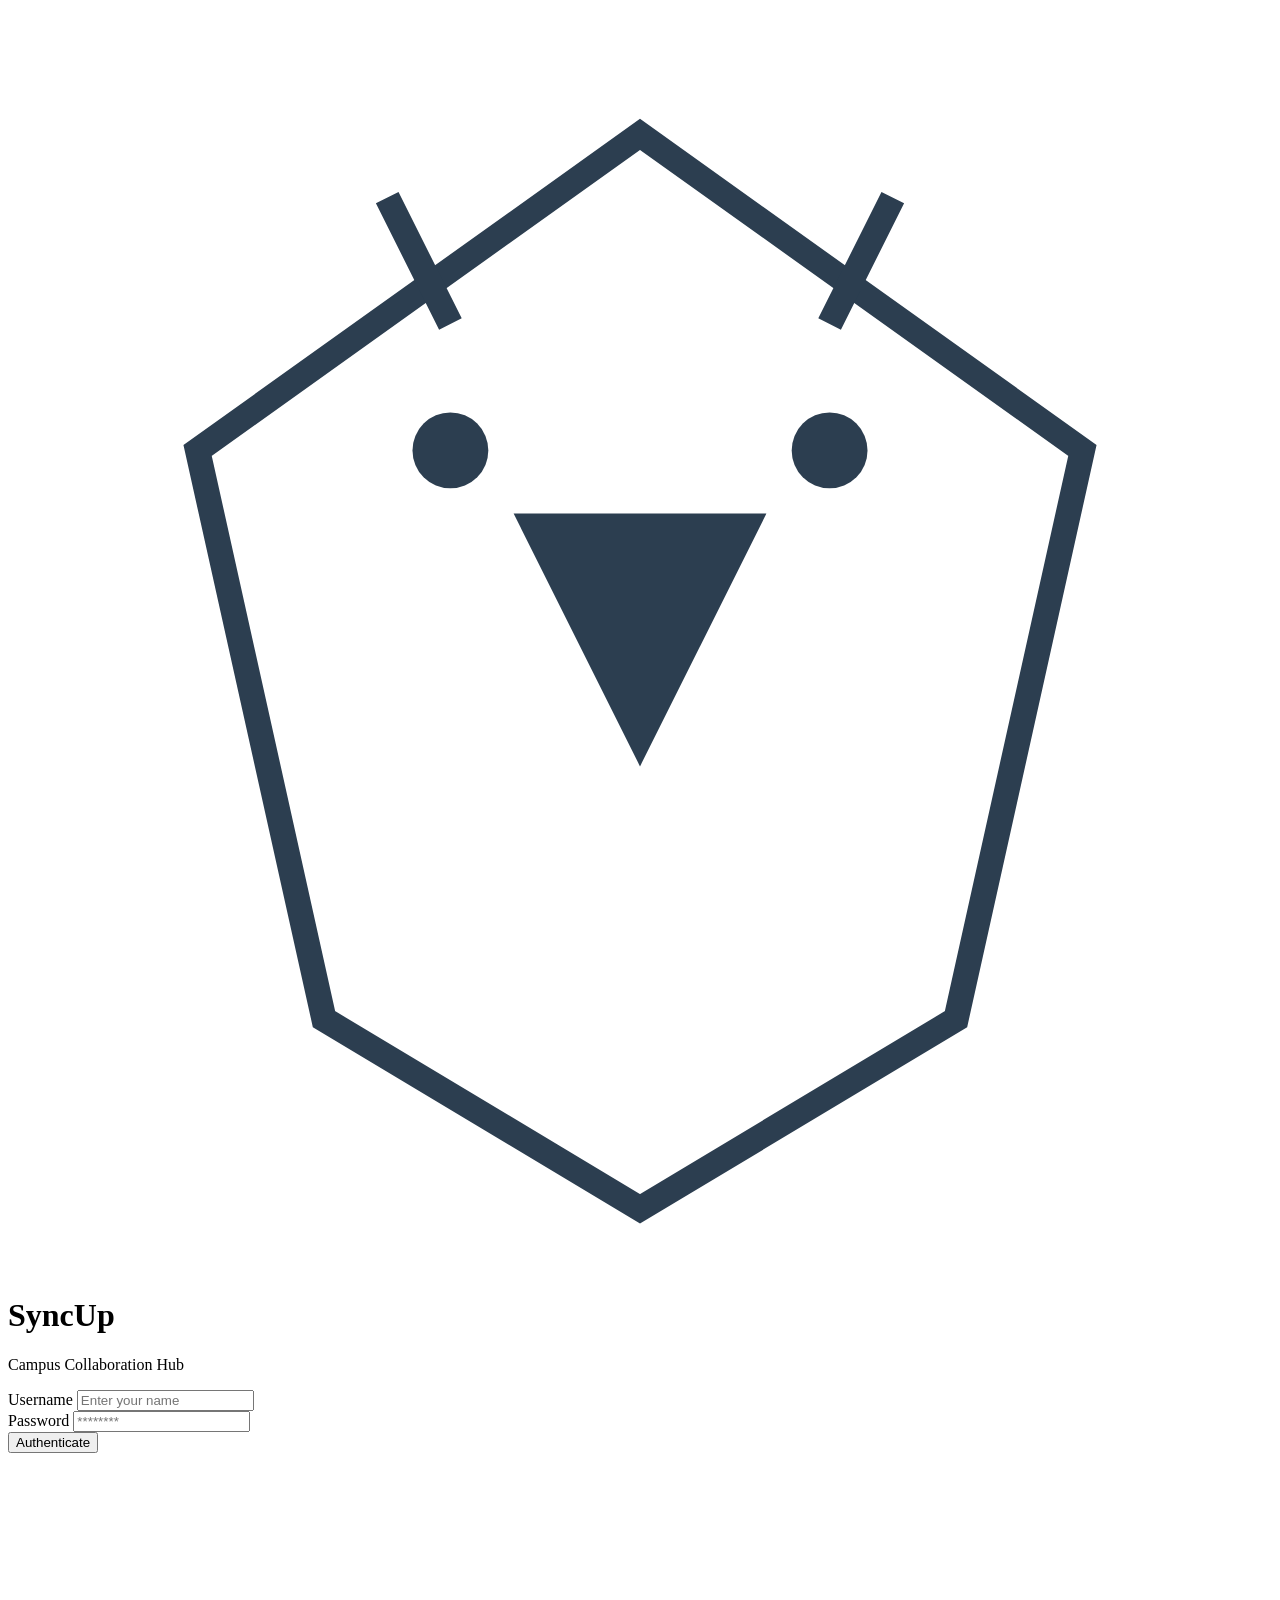
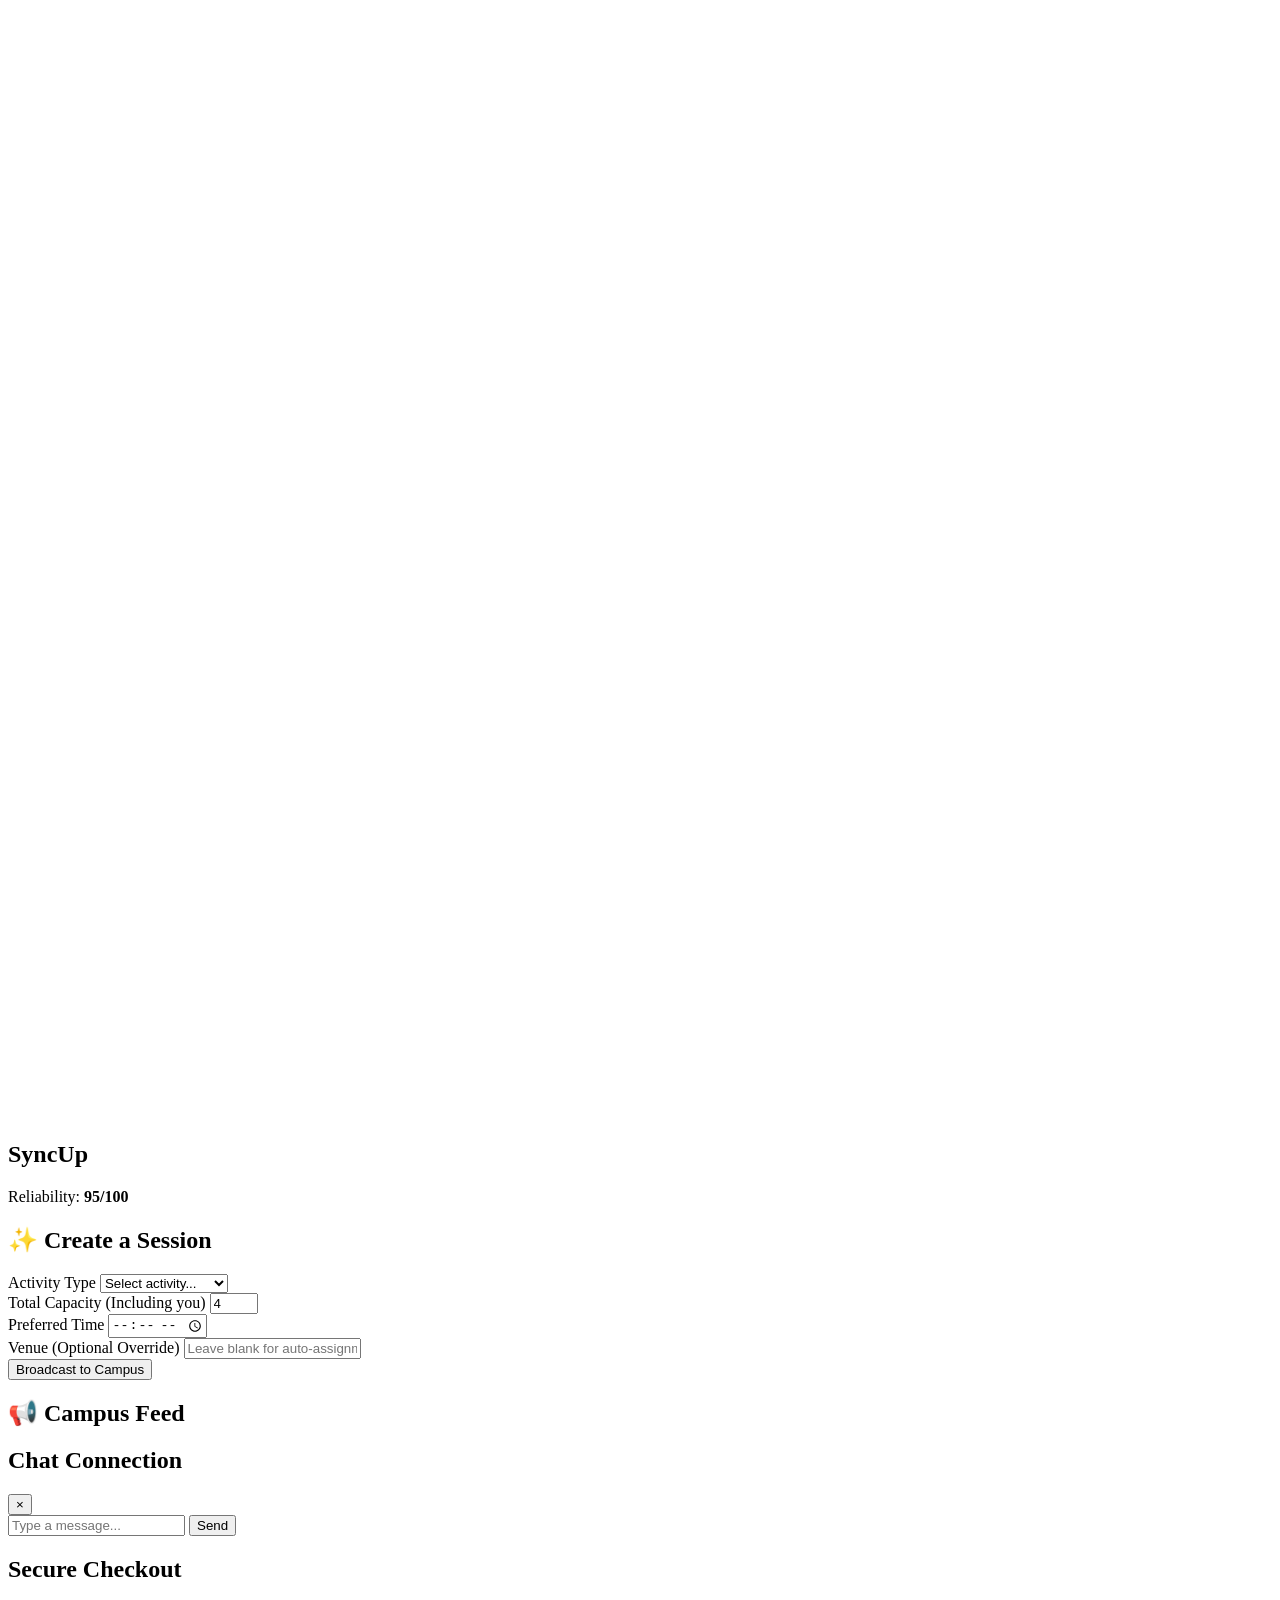
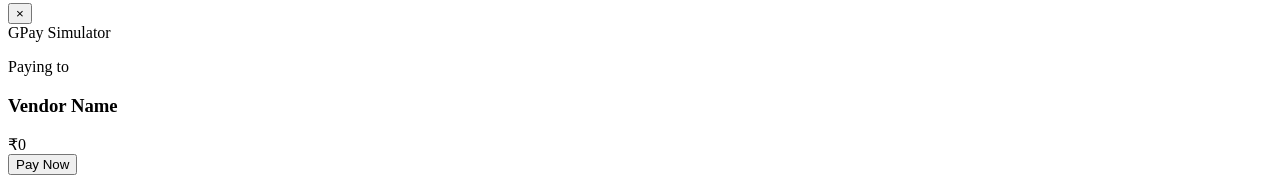
==== index.html @ 7323e3af "Create index.html" ====
<!DOCTYPE html>
<html lang="en">
<head>
    <meta charset="UTF-8">
    <meta name="viewport" content="width=device-width, initial-scale=1.0">
    <title>SyncUp - Campus Match</title>
    <link rel="stylesheet" href="style.css">
</head>
<body>
    <div id="loginScreen" class="app-screen glass-login">
        <div class="login-panel">
            <div class="lion-logo-main">
                <svg viewBox="0 0 100 100" class="logo-svg">
                    <path d="M50,10 L85,35 L75,80 L50,95 L25,80 L15,35 Z" fill="none" stroke="#2c3e50" stroke-width="2"/>
                    <path d="M40,40 L60,40 L50,60 Z" fill="#2c3e50"/>
                    <circle cx="35" cy="35" r="3" fill="#2c3e50"/>
                    <circle cx="65" cy="35" r="3" fill="#2c3e50"/>
                    <path d="M30,15 L35,25 M70,15 L65,25" stroke="#2c3e50" stroke-width="2"/>
                </svg>
            </div>
            <h1>SyncUp</h1>
            <p class="subtitle">Campus Collaboration Hub</p>
            <form id="loginForm">
                <div class="input-group">
                    <label for="username">Username</label>
                    <input type="text" id="username" required placeholder="Enter your name">
                </div>
                <div class="input-group">
                    <label for="password">Password</label>
                    <input type="password" id="password" required placeholder="********">
                </div>
                <button type="submit" class="btn-primary">Authenticate</button>
            </form>
        </div>
    </div>

    <div id="mainApp" class="app-screen hidden">
        <nav class="app-header">
            <div class="nav-left">
                <svg viewBox="0 0 100 100" class="logo-svg-mini">
                    <path d="M50,10 L85,35 L75,80 L50,95 L25,80 L15,35 Z" fill="none" stroke="white" stroke-width="3"/>
                </svg>
                <h1 id="welcomeUser">SyncUp</h1>
            </div>
            <div class="nav-right">
                <span class="user-badge" title="Campus Reputation Score">Reliability: <strong>95/100</strong></span>
            </div>
        </nav>

        <main class="dashboard">
            <aside class="matching-form-panel">
                <h2 class="section-title">✨ Create a Session</h2>
                <form id="matchForm">
                    <div class="form-group">
                        <label for="activityType">Activity Type</label>
                        <select id="activityType" required>
                            <option value="" disabled selected>Select activity...</option>
                            <option value="Study Session">📖 Study Session</option>
                            <option value="Sports Activity">⚽ Sports Activity</option>
                            <option value="Cab Sharing">🚕 Cab Sharing</option>
                        </select>
                    </div>

                    <div id="studyGroup" class="dynamic-field" style="display:none;">
                        <div class="form-group">
                            <label for="studyDesc">Subject/Topic</label>
                            <input type="text" id="studyDesc" placeholder="e.g., DSA Midsem Prep">
                        </div>
                    </div>

                    <div id="sportGroup" class="dynamic-field" style="display:none;">
                        <div class="form-group">
                            <label for="sportDesc">Sport Name</label>
                            <input type="text" id="sportDesc" placeholder="e.g., Badminton">
                        </div>
                        <div class="form-group">
                            <label for="skillLevel">Difficulty Level</label>
                            <select id="skillLevel">
                                <option value="Beginner">Beginner (Friendly)</option>
                                <option value="Intermediate">Intermediate</option>
                                <option value="Advanced">Advanced (Competitive)</option>
                            </select>
                        </div>
                    </div>

                    <div id="cabGroup" class="dynamic-field" style="display:none;">
                        <div class="form-group">
                            <label for="cabDest">Destination</label>
                            <input type="text" id="cabDest" placeholder="e.g., Airport T2">
                        </div>
                    </div>

                    <div class="form-group">
                        <label for="maxCapacity">Total Capacity (Including you)</label>
                        <input type="number" id="maxCapacity" min="2" max="20" value="4">
                    </div>

                    <div class="form-group">
                        <label for="timeSelection">Preferred Time</label>
                        <input type="time" id="timeSelection" required>
                    </div>

                    <div class="form-group">
                        <label for="customVenue">Venue (Optional Override)</label>
                        <input type="text" id="customVenue" placeholder="Leave blank for auto-assignment">
                    </div>

                    <button type="submit" class="btn-primary">Broadcast to Campus</button>
                </form>
            </aside>

            <section class="feed-section">
                <h2 class="section-title">📢 Campus Feed</h2>
                <div id="tweetFeed"></div>
            </section>
        </main>
    </div>

    <div id="chatModal" class="hidden chat-overlay">
        <div class="chat-container">
            <header>
                <h2 id="chatWithUser">Chat Connection</h2>
                <button id="closeChat" class="btn-icon">&times;</button>
            </header>
            <div id="chatMessages"></div>
            <div class="chat-input-area">
                <input type="text" id="chatInput" placeholder="Type a message...">
                <button id="sendBtn" class="btn-primary-mini">Send</button>
            </div>
        </div>
    </div>

    <div id="paymentModal" class="hidden chat-overlay">
        <div class="chat-container payment-container">
            <header class="gpay-header">
                <h2>Secure Checkout</h2>
                <button id="closePayment" class="btn-icon">&times;</button>
            </header>
            <div class="payment-body">
                <div class="gpay-logo">GPay Simulator</div>
                <div class="payment-details">
                    <p class="pay-to">Paying to</p>
                    <h3 id="payVendorName">Vendor Name</h3>
                    <div class="pay-amount" id="payAmountText">₹0</div>
                </div>
                <button id="confirmPayBtn" class="btn-pay">Pay Now</button>
            </div>
        </div>
    </div>

    <script src="script.js"></script>
</body>
</html>
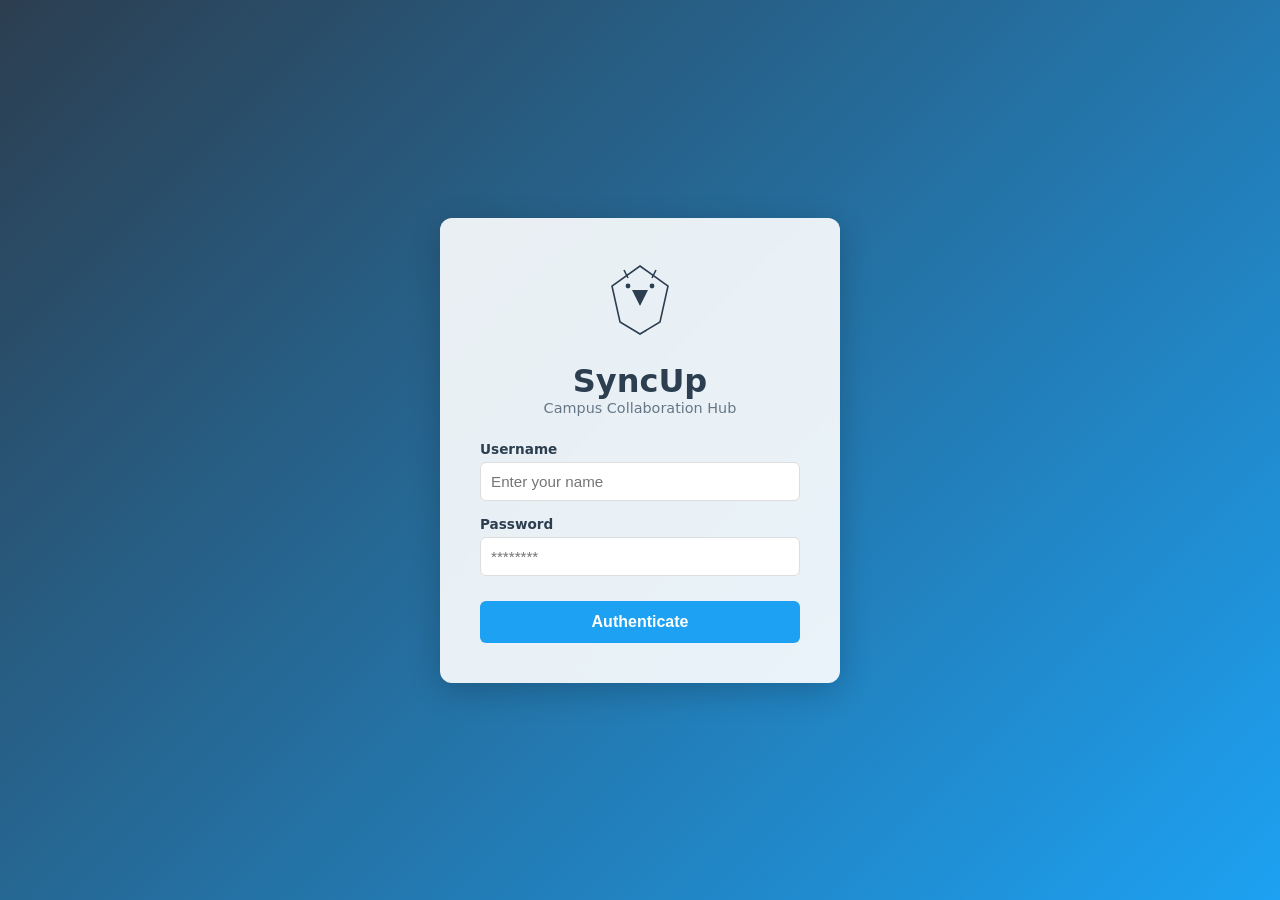
==== commit 54e1b4db: "Add onboarding screen with profile customization form" ====
--- a/index.html
+++ b/index.html
@@ -30,6 +30,51 @@
                     <input type="password" id="password" required placeholder="********">
                 </div>
                 <button type="submit" class="btn-primary">Authenticate</button>
+            </form>
+        </div>
+    </div>
+    <div id="onboardingScreen" class="app-screen glass-login hidden">
+        <div class="login-panel" style="max-width: 450px; text-align: left;">
+            <h2 style="color: var(--dark); font-size: 1.5rem; margin-bottom: 5px;">Build Your Profile</h2>
+            <p class="subtitle" style="margin-bottom: 20px;">Let's customize your campus experience.</p>
+            
+            <form id="onboardingForm">
+                <div class="input-group">
+                    <label for="userBranch">Your Branch</label>
+                    <select id="userBranch" required>
+                        <option value="" disabled selected>Select your branch...</option>
+                        <option value="Computer Science">Computer Science</option>
+                        <option value="EEE">EEE</option>
+                        <option value="ECE">ECE</option>
+                        <option value="ENI">ENI</option>
+                        <option value="Mechanical">Mechanical</option>
+                        <option value="Civil">Civil</option>
+                    </select>
+                </div>
+
+                <div class="input-group">
+                    <label>Study Interests (Select all that apply)</label>
+                    <div class="pill-group" id="studyInterests">
+                        <label class="pill"><input type="checkbox" value="Maths"> Maths</label>
+                        <label class="pill"><input type="checkbox" value="Physics"> Physics</label>
+                        <label class="pill"><input type="checkbox" value="Chem"> Chemistry</label>
+                        <label class="pill"><input type="checkbox" value="EEE"> EEE</label>
+                        <label class="pill"><input type="checkbox" value="CS"> CS</label>
+                    </div>
+                </div>
+
+                <div class="input-group">
+                    <label>Sports Interests (Select all that apply)</label>
+                    <div class="pill-group" id="sportInterests">
+                        <label class="pill"><input type="checkbox" value="Badminton"> Badminton</label>
+                        <label class="pill"><input type="checkbox" value="Football"> Football</label>
+                        <label class="pill"><input type="checkbox" value="Kho-Kho"> Kho-Kho</label>
+                        <label class="pill"><input type="checkbox" value="Cricket"> Cricket</label>
+                        <label class="pill"><input type="checkbox" value="Basketball"> Basketball</label>
+                    </div>
+                </div>
+
+                <button type="submit" class="btn-primary" style="margin-top: 20px;">Save & Enter SyncUp</button>
             </form>
         </div>
     </div>
--- a/style.css
+++ b/style.css
@@ -0,0 +1,123 @@
+/* ROOT VARIABLES & RESET */
+:root {
+    --primary: #1da1f2;
+    --primary-dark: #1a91da;
+    --dark: #2c3e50;
+    --dark-lighter: #34495e;
+    --light-bg: #e9ecef;
+    --white: #ffffff;
+    --success: #27ae60;
+    --warning: #e67e22;
+    --danger: #e74c3c;
+    --gray: #657786;
+    --shadow: 0 4px 15px rgba(0,0,0,0.08);
+    --border-radius: 12px;
+}
+
+* { box-sizing: border-box; margin: 0; padding: 0; }
+body { font-family: 'Segoe UI', system-ui, sans-serif; background-color: var(--light-bg); color: #14171a; min-height: 100vh; }
+.hidden { display: none !important; }
+
+/* LOGOS */
+.logo-svg { width: 80px; height: 80px; margin-bottom: 10px; }
+.logo-svg-mini { width: 30px; height: 30px; margin-right: 10px; }
+
+/* 1. GLASSMORPHISM LOGIN */
+.glass-login {
+    width: 100%; height: 100vh;
+    background: linear-gradient(135deg, #2c3e50, #1da1f2);
+    display: flex; justify-content: center; align-items: center;
+}
+.login-panel {
+    background: rgba(255, 255, 255, 0.9);
+    backdrop-filter: blur(10px);
+    padding: 40px; border-radius: var(--border-radius);
+    text-align: center; width: 90%; max-width: 400px;
+    box-shadow: 0 8px 32px rgba(0,0,0,0.2);
+}
+.login-panel h1 { color: var(--dark); font-size: 2rem; margin-top: 10px;}
+.login-panel .subtitle { color: var(--gray); font-size: 0.9rem; margin-bottom: 25px; }
+
+/* 2. DASHBOARD LAYOUT */
+#mainApp { max-width: 1200px; margin: 0 auto; padding: 20px; }
+.app-header {
+    background: var(--dark); color: var(--white);
+    padding: 15px 25px; border-radius: var(--border-radius);
+    display: flex; justify-content: space-between; align-items: center;
+    box-shadow: var(--shadow); margin-bottom: 20px;
+}
+.nav-left { display: flex; align-items: center; }
+.user-badge { background: var(--success); padding: 5px 12px; border-radius: 20px; font-size: 0.85rem; }
+
+.dashboard { display: grid; grid-template-columns: 350px 1fr; gap: 25px; }
+@media (max-width: 768px) { .dashboard { grid-template-columns: 1fr; } }
+.section-title { font-size: 1.2rem; color: var(--dark); margin-bottom: 15px; border-bottom: 2px solid #ddd; padding-bottom: 8px;}
+
+/* Form Panel */
+.matching-form-panel { background: var(--white); padding: 20px; border-radius: var(--border-radius); box-shadow: var(--shadow); height: fit-content; position: sticky; top: 20px;}
+.form-group, .input-group { margin-bottom: 15px; text-align: left;}
+label { display: block; font-weight: 600; font-size: 0.85rem; color: var(--dark); margin-bottom: 5px; }
+input, select { width: 100%; padding: 10px; border: 1px solid #ddd; border-radius: 6px; font-size: 0.95rem; }
+input:focus, select:focus { border-color: var(--primary); outline: none; box-shadow: 0 0 5px rgba(29, 161, 242, 0.2); }
+
+/* Buttons */
+.btn-primary { width: 100%; background: var(--primary); color: var(--white); padding: 12px; border: none; border-radius: 6px; font-weight: bold; cursor: pointer; transition: background 0.2s; font-size: 1rem; margin-top: 10px; }
+.btn-primary:hover { background: var(--primary-dark); }
+.btn-primary-mini { background: var(--primary); color: var(--white); border: none; padding: 8px 15px; border-radius: 6px; cursor: pointer; font-weight: bold;}
+.btn-upvote { background: #f0f2f5; color: var(--gray); border: 1px solid #ddd; padding: 8px 12px; border-radius: 6px; cursor: pointer; font-weight: bold; display: flex; align-items: center; gap: 5px;}
+.btn-upvote.active { color: var(--primary); border-color: var(--primary); background: #e8f5fe; }
+
+/* 3. FEED CARDS */
+.tweet-card { background: var(--white); border-radius: var(--border-radius); padding: 20px; margin-bottom: 15px; box-shadow: var(--shadow); border: 1px solid transparent; transition: transform 0.2s; }
+.tweet-card:hover { transform: translateY(-2px); }
+.tweet-header { display: flex; justify-content: space-between; align-items: center; margin-bottom: 12px; border-bottom: 1px solid #eee; padding-bottom: 10px;}
+.tweet-user { color: var(--primary); font-weight: bold; font-size: 1.1rem; }
+
+/* Badges & Meters */
+.cap-area { text-align: right; }
+.cap-meter { background: #e1e8ed; color: var(--dark); padding: 3px 8px; border-radius: 4px; font-weight: bold; font-size: 0.85rem;}
+.cap-status { font-size: 0.75rem; color: var(--gray); display: block; margin-top: 3px;}
+.badge { font-size: 0.75rem; padding: 3px 8px; border-radius: 12px; color: var(--white); margin-left: 5px; font-weight: bold; vertical-align: middle;}
+.beginner { background: var(--success); }
+.competitive { background: var(--danger); }
+
+/* Card Content */
+.tweet-body h3 { font-size: 1.1rem; margin-bottom: 8px; color: var(--dark); display: flex; align-items: center;}
+.card-context { margin: 10px 0; border-left: 3px solid #eee; padding-left: 10px; color: var(--dark-lighter); font-size: 0.95rem;}
+.location-row { margin-top: 10px; display: flex; align-items: center; gap: 10px; font-size: 0.9rem;}
+.venue-text { color: var(--warning); font-weight: bold; }
+.custom-tag { background: #fff3cd; color: #856404; padding: 2px 6px; border-radius: 4px; font-size: 0.75rem;}
+
+.tweet-actions { margin-top: 15px; display: flex; justify-content: flex-end; gap: 10px; }
+.tweet-card.self-post { border-color: #bce8f1; background-color: #fbfdff; }
+.tweet-card.self-post .btn-join { background: #e1e8ed; color: var(--gray); cursor: not-allowed; }
+
+/* 4. ADVERTISEMENT CARDS (NEW) */
+.ad-card { border: 2px solid #f1c40f; background: #fffcf0; }
+.ad-card .tweet-user { color: #d35400; }
+.sponsored-badge { background: #f1c40f; color: #333; font-size: 0.7rem; padding: 3px 8px; border-radius: 4px; font-weight: bold; text-transform: uppercase;}
+.ad-price { font-size: 1.2rem; font-weight: bold; color: var(--success); margin-top: 5px; display: block;}
+.btn-order { background: #f39c12; color: white; border: none; padding: 8px 15px; border-radius: 6px; cursor: pointer; font-weight: bold;}
+.btn-order:hover { background: #e67e22; }
+
+/* 5. MODALS (CHAT & GPAY) */
+.chat-overlay { position: fixed; top: 0; left: 0; width: 100%; height: 100%; background: rgba(0,0,0,0.6); display: flex; justify-content: center; align-items: center; z-index: 2000; }
+.chat-container { background: var(--white); width: 90%; max-width: 450px; height: 500px; border-radius: var(--border-radius); display: flex; flex-direction: column; overflow: hidden; box-shadow: 0 10px 40px rgba(0,0,0,0.2); }
+.chat-container header { background: var(--dark); color: var(--white); padding: 15px; display: flex; justify-content: space-between; align-items: center;}
+.btn-icon { background: none; border: none; color: white; font-size: 1.5rem; cursor: pointer;}
+#chatMessages { flex: 1; overflow-y: auto; padding: 15px; background: #f9f9f9; display: flex; flex-direction: column; gap: 10px; }
+.system-msg { background: #e1e8ed; color: var(--dark); padding: 8px; border-radius: 8px; text-align: center; font-size: 0.8rem; align-self: center; width: 90%;}
+.user-msg { background: var(--primary); color: white; padding: 8px 12px; border-radius: 15px 15px 0 15px; align-self: flex-end; max-width: 80%; word-wrap: break-word;}
+.chat-input-area { padding: 15px; display: flex; gap: 8px; border-top: 1px solid #ddd; background: var(--white); }
+
+/* GPay Styles */
+.payment-container { height: auto; max-width: 350px; }
+.gpay-header { background: #34a853 !important; }
+.payment-body { padding: 30px 20px; text-align: center; }
+.gpay-logo { font-size: 1.5rem; font-weight: bold; color: #5f6368; margin-bottom: 20px; display: flex; justify-content: center; align-items: center; gap: 10px;}
+.gpay-logo::before { content: "G"; color: #4285f4; font-size: 2rem;}
+.pay-to { color: var(--gray); font-size: 0.9rem; margin-bottom: 5px;}
+#payVendorName { color: var(--dark); margin-bottom: 15px;}
+.pay-amount { font-size: 2.5rem; font-weight: bold; color: var(--dark); margin-bottom: 30px;}
+.btn-pay { background: #34a853; color: white; width: 100%; border: none; padding: 15px; border-radius: 30px; font-size: 1.1rem; font-weight: bold; cursor: pointer;}
+.btn-pay:hover { background: #2d9249; }
